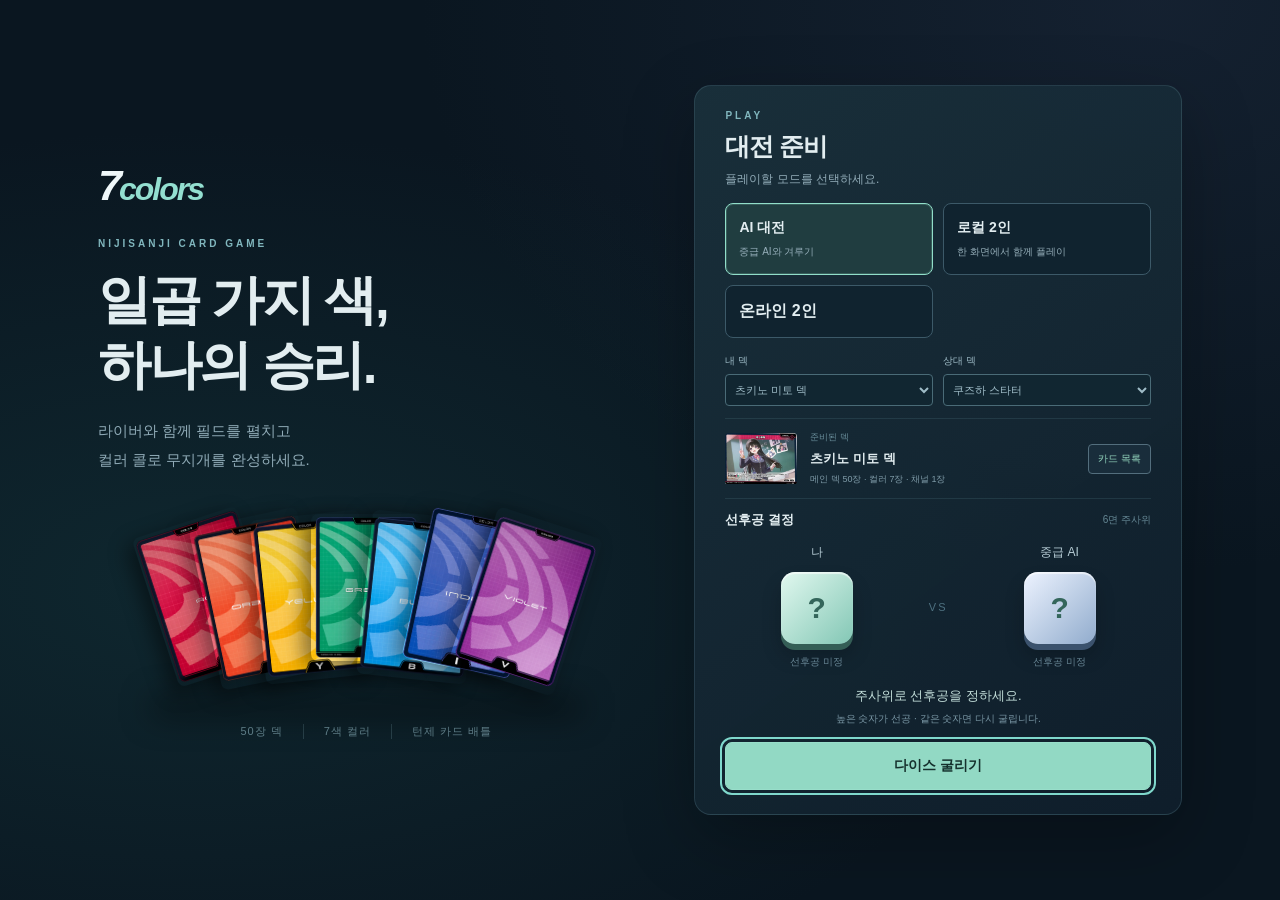
==== index.html @ 5afcd20f "Add online two-player rooms and GitHub Pages deployment" ====
<!doctype html>
<html lang="ko"><head><meta charset="utf-8"><meta name="viewport" content="width=device-width,initial-scale=1"><title>7colors · 대전</title><link rel="stylesheet" href="style.css?v=action-ui-2"><link rel="stylesheet" href="online.css?v=online-1"></head><body data-screen="lobby"><section id="lobby" class="lobby" aria-label="게임 로비"><div class="lobby-shell"><div class="lobby-intro"><a class="lobby-brand" href="./">7<span>colors</span></a><span class="lobby-kicker">NIJISANJI CARD GAME</span><h1>일곱 가지 색,<br>하나의 승리.</h1><p class="lobby-description">라이버와 함께 필드를 펼치고<br>컬러 콜로 무지개를 완성하세요.</p><div class="lobby-fan" aria-hidden="true"><img src="output/color-cards/color-R.png" alt="" style="--i:0"><img src="output/color-cards/color-O.png" alt="" style="--i:1"><img src="output/color-cards/color-Y.png" alt="" style="--i:2"><img src="output/color-cards/color-G.png" alt="" style="--i:3"><img src="output/color-cards/color-B.png" alt="" style="--i:4"><img src="output/color-cards/color-I.png" alt="" style="--i:5"><img src="output/color-cards/color-V.png" alt="" style="--i:6"></div><div class="lobby-caption"><span>50장 덱</span><span>7색 컬러</span><span>턴제 카드 배틀</span></div></div><div class="lobby-panel"><div class="lobby-panel-heading"><span class="lobby-kicker">PLAY</span><h2>대전 준비</h2><p>플레이할 모드를 선택하세요.</p></div><div class="lobby-modes" role="group" aria-label="대전 모드"><button type="button" data-mode="ai" aria-pressed="true"><strong>AI 대전</strong><span>중급 AI와 겨루기</span></button><button type="button" data-mode="local" aria-pressed="false"><strong>로컬 2인</strong><span>한 화면에서 함께 플레이</span></button></div><div class="lobby-deck-selectors"><label>내 덱<select id="lobby-deck-player"><option value="mito">츠키노 미토 덱</option><option value="kuzuha">쿠즈하 스타터</option><option value="sasaki">사사키 사쿠 덱</option><option value="kagami">카가미 하야토 덱</option></select></label><label>상대 덱<select id="lobby-deck-opponent"><option value="kuzuha">쿠즈하 스타터</option><option value="sasaki">사사키 사쿠 덱</option><option value="mito">츠키노 미토 덱</option><option value="kagami">카가미 하야토 덱</option></select></label></div><div class="lobby-deck"><img id="lobby-deck-image" src="output/cards/NJ-SD01/NJ-SD01-001.png" alt="츠키노 미토 덱"><div><span>준비된 덱</span><strong id="lobby-deck-name">츠키노 미토 덱</strong><p>메인 덱 50장 · 컬러 7장 · 채널 1장</p></div><button type="button" id="lobby-card-list" class="lobby-deck-ready">카드 목록</button></div><div class="lobby-dice-header"><h3>선후공 결정</h3><span>6면 주사위</span></div><div class="lobby-dice"><div class="dice-player"><span id="lobby-player-name">나</span><div id="die-player" class="lobby-die" data-value="0" role="img" aria-label="주사위 굴리기 전"><span class="die-placeholder">?</span><i class="die-pip" aria-hidden="true"></i><i class="die-pip" aria-hidden="true"></i><i class="die-pip" aria-hidden="true"></i><i class="die-pip" aria-hidden="true"></i><i class="die-pip" aria-hidden="true"></i><i class="die-pip" aria-hidden="true"></i><i class="die-pip" aria-hidden="true"></i><i class="die-pip" aria-hidden="true"></i><i class="die-pip" aria-hidden="true"></i></div><span id="order-player" class="dice-order">선후공 미정</span></div><span class="dice-versus">VS</span><div class="dice-player"><span id="lobby-opponent-name">중급 AI</span><div id="die-opponent" class="lobby-die" data-value="0" role="img" aria-label="주사위 굴리기 전"><span class="die-placeholder">?</span><i class="die-pip" aria-hidden="true"></i><i class="die-pip" aria-hidden="true"></i><i class="die-pip" aria-hidden="true"></i><i class="die-pip" aria-hidden="true"></i><i class="die-pip" aria-hidden="true"></i><i class="die-pip" aria-hidden="true"></i><i class="die-pip" aria-hidden="true"></i><i class="die-pip" aria-hidden="true"></i><i class="die-pip" aria-hidden="true"></i></div><span id="order-opponent" class="dice-order">선후공 미정</span></div></div><p id="lobby-roll-status" class="lobby-roll-status" role="status" aria-live="polite">주사위로 선후공을 정하세요.</p><p id="lobby-roll-hint" class="lobby-roll-hint">높은 숫자가 선공 · 같은 숫자면 다시 굴립니다.</p><div class="lobby-actions"><button type="button" id="lobby-roll" class="lobby-primary">다이스 굴리기</button><button type="button" id="lobby-start" class="lobby-primary lobby-start" hidden disabled>대전 시작 →</button></div></div></div></section>
<dialog id="deck-catalog" class="deck-catalog"><div class="trash-dialog-heading"><h2 id="deck-catalog-title">카드 목록</h2><button type="button" id="deck-catalog-close">닫기</button></div><p>카드를 누르면 수치와 효과를 확인할 수 있습니다. 메인 덱 수량은 시뮬레이션으로 선정한 개선 구성입니다.</p><div id="deck-catalog-cards" class="deck-catalog-cards"></div></dialog><dialog id="deck-card-detail" class="deck-card-detail"><div class="trash-dialog-heading"><h2 id="deck-detail-title">카드 정보</h2><button type="button" id="deck-detail-close">닫기</button></div><img id="deck-detail-image" alt="카드 확대"><p id="deck-detail-text"></p></dialog><header inert aria-hidden="true"><a class="brand" href="./">7<span>colors</span></a><span class="match-label">로컬 대전</span><div class="ai-controls"><span id="ai-status" aria-live="polite">내 턴 · 중급 AI</span><button id="ai-help" type="button" aria-pressed="false" aria-controls="ai-advice">AI 도움 OFF</button><button id="ai-pause" type="button">AI 일시정지</button><button id="ai-restart" type="button">로비</button></div><details class="game-menu"><summary>메뉴</summary><div class="menu-content"><h2>대전 설정</h2><p>로비에서 중급 AI 또는 로컬 2인 모드를 선택하세요. 선후공은 다이스로 정하며, 엔드에서 턴을 종료하면 상대에게 넘어갑니다.</p><p>필드 라이버는 최대 5장입니다. 동률 배틀은 방어자만 트래시로 보냅니다. 덱 소진 시 자기 니지 카드가 적은 쪽이 승리하며, 동수면 소진된 쪽이 패배합니다.</p><p>50장 시뮬레이션 개선 덱 · 카드 효과 자동 처리</p><p>카드를 드래그해 배치하고, 더블클릭해 확대합니다. 메인 페이즈에 필드로 내리면 레벨 비용을 선택합니다.</p><a href="docs/rules-update-ko.txt" download>현재 적용 규칙 보기 ↗</a><br><a href="docs/kuzuha-optimization-ko.md" download>쿠즈하 재최적화·승률 보기 ↗</a><br><a href="docs/kagami-hayato-deck-ko.md" download>카가미 덱 구성·최적화 결과 ↗</a><br><a href="docs/starter-optimization-ko.md" download>덱 개선 결과·승률 보기 ↗</a><br><a href="docs/deck-list-ko.txt" download>50장 덱 구성 보기 ↗</a><br><a href="docs/nijisanji-7colors-rules-ko.txt" download>규칙 요약 다운로드 ↗</a></div></details></header>
<aside inert aria-hidden="true" id="card-inspector" class="card-inspector" aria-label="카드 정보"><div class="inspector-heading">카드 정보</div><section id="ai-advice" class="ai-advice" aria-label="AI 추천 행동" aria-live="polite" hidden></section><div id="card-inspector-content" class="inspector-content"><div class="inspector-empty"><span>7colors</span><p>카드를 가리키면<br>여기에서 정보를 확인할 수 있습니다.</p></div></div></aside>
<main inert aria-hidden="true"><section class="player-board opponent-board" data-player="opponent" aria-label="상대의 플레이 영역">
 <div class="board-heading"><div class="player-info"><span class="player-mark">02</span><h2>상대</h2><span data-ui="turnCount"></span></div>
 <details class="board-menu"><summary>상대 설정</summary><div class="menu-content"><label>플레이 순서 <select data-ui="role"><option value="first" >선공</option><option value="second" selected>후공</option></select></label><button data-ui="mulligan">다시 뽑기 (1회)</button><button data-ui="toggleHand" aria-pressed="false">상대 손패 보기</button><button data-ui="reset">필드 초기화 ↺</button><p data-ui="ruleMessage" role="status" aria-live="polite"></p></div></details></div>
 <p data-ui="notice" class="game-notice" role="status" aria-live="polite" hidden></p>
 <div class="player-layout"><div class="table-wrap"><div class="table" data-ui="table">
 <div class="color-line" data-ui="colors" aria-label="컬러 라인"><span class="zone-label">컬러 라인</span></div>
 <section class="channel zone" data-zone="channel"><h3>채널</h3><span data-ui="channelUnderCount" class="channel-under-count" hidden></span><img src="output/cards/NJ-SD02/NJ-SD02-001.png" alt="쿠즈하 채널 카드" tabindex="0"><button type="button" data-ui="activateChannel" class="main-effect-button" hidden>기동 메인</button></section>
 <div class="play-center"><section class="field zone" data-zone="field"><h3>필드</h3><div class="field-cards"></div></section><section class="set zone" data-zone="set"><h3>세트</h3></section><section class="stage zone" data-zone="stage"><h3>스테이지</h3><button type="button" data-ui="activateStage" class="main-effect-button" hidden>기동 메인</button></section></div>
 <button class="deck card-back" data-ui="deck" aria-label="덱에서 카드 뽑기"><span>7<span class="deck-colors">colors</span></span><b data-ui="deckCount">50</b></button>
 <span class="deck-label">덱</span><div class="trash-area"><span class="trash-title">트래시</span><section class="log zone" data-zone="log" aria-label="최근 트래시 카드"></section><span data-ui="trashCount" class="trash-count" aria-live="polite">0장</span><button type="button" data-ui="openTrash" class="trash-open">트래시 보기</button></div>
 <div class="niji-area" data-ui="niji" aria-label="니지 에리어"></div><span class="niji-label">니지 에리어</span>
 </div></div><footer><span data-ui="phaseAction" class="phase-action" role="status"></span><div class="phase-track" aria-label="현재 페이즈"><button data-phase="0">스타트</button><button data-phase="1">메인</button><button data-phase="2">액션</button><button data-phase="3">세트</button><button data-phase="4">엔드</button></div><b data-ui="phaseLabel" class="sr-only"></b><button data-ui="skip" class="skip-phase">스킵 →</button><button data-ui="next" class="next-phase">다음 페이즈 →</button></footer>
 <section class="hand-panel" aria-label="상대의 손패"><div class="hand-title">상대 패<span data-ui="handCount">0</span></div><div data-ui="hand" class="concealed"></div><p data-ui="empty">패 없음</p></section></div>
 <dialog data-ui="trashDialog" class="trash-dialog" aria-label="트래시 전체 보기"><div class="trash-dialog-heading"><h2 data-ui="trashTitle">트래시</h2><button type="button" data-ui="closeTrash">닫기</button></div><p>최근 카드부터 표시합니다. 카드를 가리키면 정보를 확인할 수 있습니다.</p><div data-ui="trashCards" class="trash-cards"></div></dialog><dialog data-ui="viewer"><button data-ui="closeViewer" aria-label="닫기">×</button><img alt="카드 확대"></dialog><dialog data-ui="paymentDialog" aria-label="카드 비용 선택"><h2 data-ui="paymentTitle"></h2><p>트래시로 보낼 손패 또는 필드 캐릭터를 선택하세요. 내리는 카드 자체와 채널·세트·스테이지는 비용으로 선택할 수 없습니다.</p><div data-ui="paymentCards"></div><p data-ui="paymentCount" role="status" aria-live="polite"></p><div class="payment-actions"><button data-ui="cancelPayment">취소</button><button data-ui="confirmPayment" disabled>비용 지불 후 필드에 내리기</button></div></dialog></section><div class="battle-divider" aria-hidden="true"><span>7 COLORS</span></div><section class="player-board my-board" data-player="player" aria-label="나의 플레이 영역">
 <div class="board-heading"><div class="player-info"><span class="player-mark">01</span><h2>나</h2><span data-ui="turnCount"></span></div>
 <details class="board-menu"><summary>나 설정</summary><div class="menu-content"><label>플레이 순서 <select data-ui="role"><option value="first" selected>선공</option><option value="second" >후공</option></select></label><button data-ui="mulligan">다시 뽑기 (1회)</button><button data-ui="reset">필드 초기화 ↺</button><p data-ui="ruleMessage" role="status" aria-live="polite"></p></div></details></div>
 <p data-ui="notice" class="game-notice" role="status" aria-live="polite" hidden></p>
 <div class="player-layout"><div class="table-wrap"><div class="table" data-ui="table">
 <div class="color-line" data-ui="colors" aria-label="컬러 라인"><span class="zone-label">컬러 라인</span></div>
 <section class="channel zone" data-zone="channel"><h3>채널</h3><span data-ui="channelUnderCount" class="channel-under-count" hidden></span><img src="output/cards/NJ-SD02/NJ-SD02-001.png" alt="쿠즈하 채널 카드" tabindex="0"><button type="button" data-ui="activateChannel" class="main-effect-button" hidden>기동 메인</button></section>
 <div class="play-center"><section class="field zone" data-zone="field"><h3>필드</h3><div class="field-cards"></div></section><section class="set zone" data-zone="set"><h3>세트</h3></section><section class="stage zone" data-zone="stage"><h3>스테이지</h3><button type="button" data-ui="activateStage" class="main-effect-button" hidden>기동 메인</button></section></div>
 <button class="deck card-back" data-ui="deck" aria-label="덱에서 카드 뽑기"><span>7<span class="deck-colors">colors</span></span><b data-ui="deckCount">50</b></button>
 <span class="deck-label">덱</span><div class="trash-area"><span class="trash-title">트래시</span><section class="log zone" data-zone="log" aria-label="최근 트래시 카드"></section><span data-ui="trashCount" class="trash-count" aria-live="polite">0장</span><button type="button" data-ui="openTrash" class="trash-open">트래시 보기</button></div>
 <div class="niji-area" data-ui="niji" aria-label="니지 에리어"></div><span class="niji-label">니지 에리어</span>
 </div></div><footer><span data-ui="phaseAction" class="phase-action" role="status"></span><div class="phase-track" aria-label="현재 페이즈"><button data-phase="0">스타트</button><button data-phase="1">메인</button><button data-phase="2">액션</button><button data-phase="3">세트</button><button data-phase="4">엔드</button></div><b data-ui="phaseLabel" class="sr-only"></b><button data-ui="skip" class="skip-phase">스킵 →</button><button data-ui="next" class="next-phase">다음 페이즈 →</button></footer>
 <section class="hand-panel" aria-label="나의 손패"><div class="hand-title">손패<span data-ui="handCount">0</span></div><div data-ui="hand" ></div><p data-ui="empty">패 없음</p></section></div>
 <dialog data-ui="trashDialog" class="trash-dialog" aria-label="트래시 전체 보기"><div class="trash-dialog-heading"><h2 data-ui="trashTitle">트래시</h2><button type="button" data-ui="closeTrash">닫기</button></div><p>최근 카드부터 표시합니다. 카드를 가리키면 정보를 확인할 수 있습니다.</p><div data-ui="trashCards" class="trash-cards"></div></dialog><dialog data-ui="viewer"><button data-ui="closeViewer" aria-label="닫기">×</button><img alt="카드 확대"></dialog><dialog data-ui="paymentDialog" aria-label="카드 비용 선택"><h2 data-ui="paymentTitle"></h2><p>트래시로 보낼 손패 또는 필드 캐릭터를 선택하세요. 내리는 카드 자체와 채널·세트·스테이지는 비용으로 선택할 수 없습니다.</p><div data-ui="paymentCards"></div><p data-ui="paymentCount" role="status" aria-live="polite"></p><div class="payment-actions"><button data-ui="cancelPayment">취소</button><button data-ui="confirmPayment" disabled>비용 지불 후 필드에 내리기</button></div></dialog></section></main><script src="kagami-cards.js?v=action-ui-2"></script><script src="sasaki-cards.js?v=action-ui-2"></script><script src="mito-cards.js?v=action-ui-2"></script><script src="card-levels.js?v=action-ui-2"></script><script src="deck-list.js?v=action-ui-2"></script><script src="rules.js"></script><script src="card-info.js?v=action-ui-2"></script><script src="card-effects.js?v=action-ui-2"></script><script src="action-phase.js?v=action-ui-2"></script><script src="app.js?v=action-ui-2"></script><script src="ai-strategy.js?v=action-ui-2"></script><script src="lobby.js?v=action-ui-2"></script><script src="ai-advisor.js?v=action-ui-2"></script><script src="ai-match.js?v=action-ui-2"></script><script src="card-tooltip.js?v=action-ui-2"></script><script src="vendor/peerjs-1.5.5.min.js"></script><script src="online-engine.js?v=online-1"></script><script src="online-room.js?v=online-1"></script><script src="online-client.js?v=online-1"></script></body></html>
---- style.css ----
*{box-sizing:border-box}
 :root{color-scheme:dark;--ink:#dbe8ef;--muted:#748d9c;--line:#8fbdcc28;--accent:#7fd8cc}
html,body{margin:0;width:100%;height:100%;overflow:hidden}
body{font-family:Arial,"Malgun Gothic",sans-serif;background:#0b1721;color:var(--ink);display:grid;grid-template-rows:40px minmax(0,1fr);height:100dvh}
button,select,summary{font:inherit}
button,select{color:inherit;border:1px solid #536e7d;background:#192d3b;border-radius:4px}
button,summary{cursor:pointer}
button:disabled{opacity:.35;cursor:default}
button:hover:enabled{border-color:var(--accent);background:#254653}
button:focus-visible,summary:focus-visible,a:focus-visible,select:focus-visible{outline:2px solid var(--accent);outline-offset:3px}
header{display:flex;align-items:center;gap:16px;padding:0 20px;background:#0b151f;border-bottom:1px solid var(--line);z-index:5}
.brand{color:#e4f0f5;font-size:23px;font-weight:800;text-decoration:none;letter-spacing:-1px}
.brand span{color:var(--accent);font-size:18px}
.match-label{font-size:11px;color:var(--muted);border-left:1px solid var(--line);padding-left:16px}
.game-menu{margin-left:auto}
summary{list-style:none;font-size:11px;padding:6px 12px;border:1px solid var(--line);border-radius:3px}
summary::-webkit-details-marker{display:none}
details[open]>summary{border-color:var(--accent);color:var(--accent)}
.menu-content{position:absolute;right:12px;z-index:20;width:300px;padding:18px;background:#142633;border:1px solid #4c6d7c;box-shadow:0 12px 36px #0009;border-radius:6px;font-size:12px;line-height:1.7}
.menu-content h2{font-size:15px;margin:0 0 8px}
.menu-content p{color:#a4bbc7;font-size:12px;line-height:1.7}
.menu-content a{color:var(--accent)}
.menu-content label{display:flex;justify-content:space-between;align-items:center;margin-bottom:12px}
.menu-content button{display:block;width:100%;margin:8px 0;padding:8px}
.menu-content select{padding:5px}
main{display:grid;grid-template-rows:minmax(0,1fr) 14px minmax(0,1.35fr);padding:6px 18px 0;min-height:0;background:radial-gradient(ellipse at 50% 45%,#20404c55,transparent 70%)}
.player-board{display:grid;grid-template-rows:29px minmax(0,1fr);min-height:0;min-width:0}
.board-heading{display:flex;align-items:center;justify-content:space-between}
.player-info{display:flex;align-items:center;gap:10px}
.player-info h2{margin:0;font-size:12px;font-weight:600}
.player-mark{font-size:10px;color:var(--accent);border:1px solid #7fd8cc50;padding:2px 5px}
.opponent-board .player-mark{color:#ddbac2;border-color:#ddbac250}
[data-ui="turnCount"]{font-size:10px;color:var(--muted)}
.board-menu{position:relative}
.board-menu summary{border:0;color:var(--muted);padding:4px 8px}
.board-menu .menu-content{right:0}
.my-board .board-menu .menu-content{bottom:28px}
.player-layout{display:grid;grid-template-rows:minmax(0,1fr) 32px 142px;min-height:0;min-width:0}
.opponent-board .player-layout{grid-template-rows:34px minmax(0,1fr) 32px}
.table-wrap{min-height:0;min-width:0}
.table{height:100%;width:100%;display:grid;grid-template-columns:clamp(110px,16vw,210px) 168px minmax(0,1fr) 82px 82px minmax(0,.2fr) 100px;grid-template-rows:minmax(0,1fr) minmax(0,.8fr) minmax(0,.9fr);gap:8px 12px;padding:10px 14px;border:1px solid var(--line);border-radius:5px;background:linear-gradient(125deg,#16313b40,#14263270);position:relative;min-height:0}
.zone{position:relative;min-height:0;min-width:0;border:1px solid #7797a339;border-radius:4px;display:flex;align-items:center;justify-content:center;background:#0c1c2633}
.zone h3,.zone-label,.deck-label,.niji-label{font-size:10px;font-weight:400;letter-spacing:1px;color:#78929f;margin:0;pointer-events:none}
.zone h3{position:absolute;left:8px;top:6px;z-index:1}
.field{grid-column:3/7;grid-row:1;width:33.3333%;justify-self:center;border-style:dashed;background:#0b1a2420}
.field h3{left:50%;top:50%;transform:translate(-50%,-50%);font-size:14px;letter-spacing:6px;opacity:.5}
.field-cards{height:100%;width:100%;display:flex;gap:10px;align-items:center;justify-content:center;padding:5px 10px;overflow-x:auto;z-index:2}
.field-cards img{height:100%;min-width:0;max-width:130px;object-fit:contain;flex-shrink:0}
.set{grid-column:4;grid-row:2}
.channel{grid-column:2;grid-row:1/3;align-self:start;height:100%;max-height:160px;padding:18px 6px 6px}
.stage{grid-column:5;grid-row:2}
.channel img{width:100%;height:100%;min-height:0;max-width:100%;object-fit:contain;z-index:2}
.channel h3{left:4px;top:4px;font-size:9px}
.color-line{--color-card-height:clamp(60px,10vh,100px);grid-column:1;grid-row:1/4;position:relative;display:grid;grid-template-rows:repeat(6,minmax(0,1fr)) var(--color-card-height);gap:0;padding-top:14px;min-height:0;border-right:1px solid var(--line);padding-right:10px;isolation:isolate}
.zone-label{position:absolute;top:0;left:0;font-size:9px}
.color-card{height:var(--color-card-height);width:auto;max-width:100%;min-height:0;aspect-ratio:7/5;justify-self:center;position:relative;border:0;border-radius:3px;margin:0;background:none}
.color-card img{position:absolute;left:50%;top:50%;width:71.4286%;height:140%;object-fit:contain;transform:translate(-50%,-50%) rotate(90deg);pointer-events:none}
.niji-area{grid-column:2/8;grid-row:3;display:flex;align-self:stretch;align-items:center;justify-content:center;gap:8px;min-height:0;padding-bottom:13px}
.niji-slot{height:100%;width:auto;aspect-ratio:1;flex:0 0 auto;min-width:0;display:flex;align-items:flex-end;justify-content:center;padding-bottom:5px;border:1px solid color-mix(in srgb,var(--color),#96b7c5 40%);background:linear-gradient(to bottom,#c8dde512,var(--color));color:#eaf2f5;font-size:12px;font-weight:700;border-radius:4px}
.niji-label{position:absolute;left:calc(clamp(110px,16vw,210px) + 26px);right:14px;text-align:center;bottom:7px;font-size:8px;letter-spacing:3px}
.deck{grid-column:7;grid-row:1;justify-self:center;align-self:center;position:relative;width:51px;height:72px;max-height:90%;background:repeating-linear-gradient(45deg,#243c4c 0 2px,#1a2c3c 2px 7px);border:2px solid #8499a3;box-shadow:3px 3px 0 #1b2d38,4px 4px 0 #647f8c;font-size:15px;font-style:italic;font-weight:800}
.deck-colors{display:block;font-size:9px}
.deck b{position:absolute;right:-21px;bottom:-2px;color:#dcebf0;font-size:21px;font-style:normal;background:#11232e;border-radius:4px;padding:1px 3px}
.deck-label{position:absolute;right:84px;top:12px;font-size:9px}
.trash-area{grid-column:7;grid-row:2/4;position:relative;display:grid;grid-template-rows:minmax(0,1fr) 14px 22px;gap:3px;min-height:0;padding-bottom:2px}
.trash-title{position:absolute;top:3px;left:5px;z-index:1;font-size:9px;color:#78929f;pointer-events:none}
.log{overflow:hidden;border-style:dashed;width:100%;height:100%;padding:12px 3px 2px}
.log>img{display:none;height:100%;width:100%;max-width:100%;object-fit:contain;margin:0;transform:none}
.log>img:last-of-type{display:block}
.log[data-count="0"]:after{content:"비어 있음";font-size:9px;color:#65808f}
.trash-count{text-align:center;font-size:10px;color:#bed4df;line-height:14px}
.trash-open{padding:2px;font-size:10px;white-space:nowrap}
.placed{height:90%;max-width:95%;object-fit:contain;cursor:grab}
.rested{transform:rotate(90deg)}
.set-hidden{content:url("output/card-back.svg")}
.set-hidden[data-owner="player"]{content:normal;outline:1px solid #84d3c7;outline-offset:2px}
.zone.drag-over,[data-ui="hand"].drag-over{outline:2px solid var(--accent);background:#62d5c429}
footer{display:flex;align-items:center;justify-content:flex-end;gap:14px;min-width:0}
.phase-track{display:flex;align-items:center;gap:8px}
.phase-track button{border:0;background:none;font-size:10px;padding:3px 5px;color:#698491}
.phase-track button.active{color:var(--accent);opacity:1;border-bottom:2px solid var(--accent);border-radius:0}
.phase-track button:disabled{opacity:.65}
.next-phase{font-size:11px;min-width:120px;padding:4px 10px;background:#284b53;border-color:#71b5af60}
.hand-panel{display:grid;position:relative;grid-template-columns:62px minmax(0,1fr);gap:16px;align-items:center;min-height:0;border-top:1px solid var(--line);padding:8px 16px;background:#09151f66;margin:0 -18px}
.hand-title{font-size:10px;color:var(--muted);text-align:center}
.hand-title span{display:block;font-size:27px;color:#c9dde5;font-weight:600;margin-top:4px}
[data-ui="hand"]{height:100%;min-height:0;display:flex;align-items:center;gap:8px;overflow-x:auto;padding:0 5px;min-width:0}
[data-ui="hand"] img{height:100%;max-width:calc((100% - 12px) / min(var(--hand-count),10));object-fit:contain;cursor:grab;border-radius:5px;transition:transform .15s;flex-shrink:0}
[data-ui="hand"] img:hover{transform:translateY(-4px)}
.opponent-board .hand-panel{grid-row:1;grid-template-columns:62px minmax(0,1fr);border:0;background:none;margin:0;padding:1px 0 4px;gap:16px}
.opponent-board .hand-title{font-size:9px;display:flex;align-items:center;gap:8px;justify-content:center}
.opponent-board .hand-title span{font-size:14px;margin:0}
.opponent-board [data-ui="hand"]{justify-content:center;gap:4px}
.opponent-board [data-ui="hand"] img{border-radius:2px}
.concealed img{content:url("output/card-back.svg")}
.concealed img:hover{cursor:default;transform:none}
[data-ui="empty"]{position:absolute;left:100px;font-size:11px;color:var(--muted);pointer-events:none}
.battle-divider{display:flex;align-items:center;gap:16px;color:#587784;font-size:7px;letter-spacing:3px}
.battle-divider:before,.battle-divider:after{content:"";flex:1;height:1px;background:linear-gradient(90deg,transparent,#7295a34d,transparent)}
.sr-only{position:absolute;width:1px;height:1px;padding:0;margin:-1px;overflow:hidden;clip:rect(0,0,0,0);white-space:nowrap;border:0}
dialog{color:var(--ink);background:#142633;border:1px solid #5a7b8a;border-radius:8px;padding:24px;max-width:94vw;max-height:94dvh}
dialog::backdrop{background:#020910d9}
dialog img{display:block;max-height:82dvh;max-width:85vw}
[data-ui="closeViewer"]{position:absolute;right:4px;top:0;font-size:24px;border:0;background:none}
[data-ui="paymentDialog"]{width:min(850px,94vw)}
[data-ui="paymentDialog"] h2{font-size:18px}
[data-ui="paymentDialog"] p{font-size:13px;color:#a5bdc9;line-height:1.6}
[data-ui="paymentCards"]{display:flex;gap:10px;flex-wrap:wrap}
.payment-choice{padding:4px;border:2px solid transparent}
.payment-choice.selected{border-color:var(--accent);background:#305651}
.payment-choice img{height:145px}
.payment-source{display:block;padding:6px 3px;font-size:12px;color:#a8d7ce}
.payment-actions{display:flex;justify-content:flex-end;gap:10px}
.payment-actions button{padding:10px}

@media(min-height:950px){.player-layout{grid-template-rows:minmax(0,1fr) 36px 175px}
.opponent-board .player-layout{grid-template-rows:40px minmax(0,1fr) 36px}
}

@media(max-width:850px){main{padding:4px 8px 0}
.table{grid-template-columns:100px 126px minmax(0,1fr) 65px 65px minmax(0,.2fr) 68px;gap:6px;padding:8px}
.niji-area{gap:6px}
.niji-slot{font-size:10px}
.niji-label{left:114px;right:8px;bottom:6px}
.deck-label{right:52px}
.hand-panel{margin:0 -8px;padding-left:8px;padding-right:8px;gap:4px}
.phase-track{gap:2px}
.phase-track button{font-size:9px}
.next-phase{font-size:10px;min-width:110px}
.menu-content{max-width:calc(100vw - 24px)}
}

@media(max-height:700px){body{grid-template-rows:32px minmax(0,1fr)}
.player-board{grid-template-rows:24px minmax(0,1fr)}
.player-layout{grid-template-rows:minmax(0,1fr) 28px 92px}
.opponent-board .player-layout{grid-template-rows:25px minmax(0,1fr) 28px}
.table{gap:5px;padding:6px 10px}
.deck{height:50px;width:36px;font-size:12px}
.deck b{font-size:17px}
.deck-label{top:7px}
.niji-slot{font-size:9px;padding-bottom:2px}
.niji-area{padding-bottom:13px}
.niji-label{bottom:6px}
.hand-title span{font-size:22px}
}

@media(max-width:520px){header{padding:0 10px}
.table{grid-template-columns:64px 82px minmax(0,1fr) 45px 45px minmax(0,.2fr) 44px;gap:4px;padding:6px}
.deck{width:29px;height:43px}
.deck b{right:-12px;font-size:14px}
.deck-label{display:none}
.deck-colors{font-size:7px}
.color-line{--color-card-height:42px;gap:0;padding-right:4px}
.zone-label,.zone h3,.niji-label{font-size:8px;letter-spacing:0}
.niji-area{gap:4px}
.niji-slot{font-size:9px}.niji-label{left:74px;letter-spacing:1px}
.field-cards{gap:4px;padding:3px}
.phase-track button{padding:3px 2px;font-size:8px}
footer{gap:5px}
.next-phase{min-width:98px;padding:4px;font-size:9px}
.hand-panel{grid-template-columns:38px minmax(0,1fr)}
[data-ui="hand"]{gap:3px}
[data-ui="hand"] img{max-width:calc((100% - 4px) / min(var(--hand-count),6))}
[data-ui="turnCount"]{font-size:9px}
.player-info{gap:5px}
.opponent-board .hand-panel{grid-template-columns:50px minmax(0,1fr)}
.opponent-board .hand-title{font-size:8px;gap:4px}
}


.game-notice{position:fixed;z-index:30;left:50%;bottom:155px;transform:translateX(-50%);max-width:min(560px,90vw);padding:12px 18px;margin:0;border:1px solid #719b9c;background:#19333f;box-shadow:0 6px 24px #0008;border-radius:5px;font-size:12px;line-height:1.6;pointer-events:none}
.game-notice[hidden]{display:none}


/* This floating card inspector never occupies or intercepts the play area. */
.card-tooltip{position:fixed;inset:auto;margin:0;width:340px;max-width:calc(100vw - 20px);max-height:calc(100dvh - 20px);padding:17px 18px;border:1px solid #739ba4;border-radius:8px;background:#10232ff7;color:#e1edf2;box-shadow:0 12px 40px #0009;pointer-events:none;z-index:100;overflow:hidden;font-size:12px;line-height:1.65}
.card-tooltip[hidden]{display:none}
.card-tooltip h2{margin:0;font-size:16px;color:#f0fafb;line-height:1.4}
.card-tooltip small{display:block;margin:3px 0 13px;color:#88a5b4;font-size:10px;letter-spacing:.5px}
.card-tooltip dl{margin:0}
.card-tooltip dt{color:#8ea9b7;font-size:10px}
.card-tooltip dd{margin:0}
.tooltip-stats{display:grid;grid-template-columns:1fr 1fr;gap:10px;padding:10px 12px;border:1px solid #7295a335;border-radius:5px;background:#25425155}
.tooltip-stats dd{font-size:22px;line-height:1.3;font-weight:700;color:#b0ede3;font-variant-numeric:tabular-nums}
.tooltip-details>div{margin-top:12px}
.tooltip-details dt{margin-bottom:5px}
.tooltip-details dd{white-space:pre-line}
.tooltip-color{display:inline-flex;align-items:center;gap:5px;margin:0 6px 3px 0;color:#d8e7ed;font-size:11px}
.tooltip-color:before{content:"";display:block;width:9px;height:9px;border-radius:50%;background:var(--chip-color);box-shadow:0 0 0 1px #ffffff28}
[data-ui="hand"] img:focus-visible,.channel img:focus-visible{outline:2px solid var(--accent);outline-offset:-2px}

.color-card{padding:0;cursor:default}.color-card:hover:enabled{background:none;border:0;filter:brightness(1.12)}.color-card:focus-visible{outline:2px solid var(--accent);outline-offset:2px}

.color-card:hover,.color-card:focus-visible{z-index:8;filter:brightness(1.1);box-shadow:0 3px 12px #0009}

/* A persistent inspection rail, separate from the shared play space. */
body{grid-template-columns:clamp(230px,23vw,330px) minmax(0,1fr);grid-template-rows:40px minmax(0,1fr)}
header{grid-column:1/-1;grid-row:1}
main{grid-column:2;grid-row:2;min-width:0}
.card-inspector{grid-column:1;grid-row:2;min-height:0;min-width:0;overflow-y:auto;border-right:1px solid #7995a63a;background:#0c1b27}
.inspector-heading{padding:14px 16px;border-bottom:1px solid var(--line);font-size:11px;color:#91aebb;letter-spacing:2px}
.inspector-content{padding:14px 16px 24px;font-size:12px;line-height:1.75}
.inspector-card-image{display:block;width:100%;height:auto;max-height:36dvh;object-fit:contain;margin:0 auto 15px;border-radius:6px}
.inspector-content h2{font-size:19px;line-height:1.4;margin:0 0 3px;color:#e7f3f5}
.inspector-content small{display:block;color:#7897a7;font-size:10px;margin-bottom:14px}
.inspector-content dl{margin:0}
.inspector-content dt{font-size:10px;color:#8da6b4}
.inspector-content dd{margin:0}
.inspector-content .tooltip-details>div{margin-top:16px}
.inspector-content .tooltip-details>div:last-child{padding-top:13px;border-top:1px solid var(--line)}
.inspector-empty{min-height:280px;display:flex;flex-direction:column;align-items:center;justify-content:center;border:1px dashed #688a9b35;border-radius:7px;text-align:center;color:#718f9e}
.inspector-empty span{font-size:27px;font-style:italic;color:#8db5be70}
.inspector-empty p{font-size:12px;line-height:1.9}
.table{grid-template-columns:clamp(80px,8vw,120px) 140px minmax(0,1fr) 68px 68px minmax(0,.2fr) 74px;gap:8px}
.field{width:min(100%,260px);justify-self:start}
.set{grid-column:3;justify-self:start;width:68px}
.stage{grid-column:4}
.niji-label{left:calc(clamp(80px,8vw,120px) + 22px)}
@media(max-width:1100px){body{grid-template-columns:230px minmax(0,1fr)}main{padding-left:8px;padding-right:8px}.table{grid-template-columns:80px 110px minmax(0,1fr) 56px 56px minmax(0,.2fr) 56px;gap:6px;padding:8px}.set{width:56px}.hand-panel{margin-left:-8px;margin-right:-8px}.niji-label{left:94px}}
@media(max-width:760px){body{grid-template-columns:180px minmax(0,1fr)}.inspector-content{padding:10px}.inspector-content h2{font-size:16px}.table{grid-template-columns:54px 78px minmax(0,1fr) 38px 38px minmax(0,.2fr) 40px;gap:4px;padding:6px}.set{width:38px}.color-line{--color-card-height:36px;padding-right:4px}.niji-label{left:64px}.phase-track{gap:0}.phase-track button{font-size:8px;padding:2px}footer{gap:4px}.next-phase{min-width:85px;font-size:8px}}
@media(max-width:520px){body{grid-template-columns:120px minmax(0,1fr)}.inspector-heading{padding:10px 8px;font-size:10px}.inspector-content{padding:8px;font-size:10px}.inspector-content h2{font-size:13px}.inspector-content .tooltip-stats{padding:5px;gap:5px}.inspector-content .tooltip-stats dd{font-size:16px}.table{grid-template-columns:32px 48px minmax(0,1fr) 25px 25px minmax(0,.2fr) 28px;gap:3px;padding:4px}.set{width:25px}.niji-label{left:42px}.color-line{--color-card-height:25px}.phase-track{display:none}.channel{padding:13px 2px 2px}.zone h3{left:2px;top:3px;font-size:7px}.deck{width:22px}.deck b{right:-8px}.niji-slot{font-size:7px}.niji-area{gap:2px}}
@media(max-height:700px){body{grid-template-rows:32px minmax(0,1fr)}}

/* One card scale for the centered field, support slots and hand cards. */
.table{--play-card-height:clamp(74px,14vh,126px);--play-card-width:calc(var(--play-card-height) * 492 / 685)}
.play-center{grid-column:3/7;grid-row:1/3;display:grid;grid-template-columns:var(--play-card-width) minmax(0,1fr) var(--play-card-width);gap:10px;align-items:center;min-width:0;min-height:0}
.play-center .field{grid-column:2;grid-row:1;width:100%;height:var(--play-card-height);max-height:100%;justify-self:center;align-self:center}
.play-center .set,.play-center .stage{grid-row:1;width:var(--play-card-width);height:var(--play-card-height);aspect-ratio:492/685;max-height:100%;align-self:center;justify-self:center}
.play-center .set{grid-column:1}
.play-center .stage{grid-column:3}
.play-center .set .placed,.play-center .stage .placed{width:100%;height:100%;max-width:100%;z-index:2}
.field-cards img{max-height:var(--play-card-height)}
.my-board [data-ui="hand"] img{height:min(100%,clamp(74px,14vh,126px))}
@media(max-width:760px){.table{--play-card-height:clamp(50px,10vh,80px)}.play-center{gap:4px}.play-center .zone h3{left:3px;top:4px;font-size:8px}.my-board [data-ui="hand"] img{height:min(100%,clamp(50px,10vh,80px))}}
@media(max-width:520px){.table{--play-card-height:40px}.play-center{gap:2px}.my-board [data-ui="hand"] img{height:min(100%,40px)}}

.phase-action{margin-right:auto;min-width:0;overflow:hidden;text-overflow:ellipsis;white-space:nowrap;color:#94b9bf;font-size:10px}
.skip-phase{flex-shrink:0;white-space:nowrap;padding:4px 9px;font-size:10px;color:#9ab1bd;background:transparent;border-color:#55748270}
.next-phase{flex-shrink:0;white-space:nowrap}
.phase-playable{border-color:#7fd8cc88;box-shadow:inset 0 0 0 1px #7fd8cc15}
.phase-playable>h3{color:#b1e1da}
@media(max-width:1100px){.phase-action{font-size:9px}.skip-phase{padding:3px 6px;font-size:9px}footer{gap:5px}}
@media(max-width:760px){.phase-action{display:none}.skip-phase{font-size:8px;padding:3px 4px}}

.unit-actions{position:fixed;z-index:25;display:flex;flex-wrap:wrap;gap:5px;width:230px;justify-content:center;padding:7px;background:#102b39f5;border:1px solid #70b9b4;border-radius:6px;box-shadow:0 5px 18px #0008}
.unit-actions[hidden]{display:none}.unit-actions button{padding:5px 12px;font-size:11px}.unit-actions button:first-child{background:#28605e;color:#d6fff3}.unit-actions small{width:100%;text-align:center;font-size:9px;color:#8fb7be}
.field-cards img.action-selected{outline:3px solid #93e4cf;outline-offset:-3px;filter:drop-shadow(0 0 5px #78ebcb77)}
.battle-targets img.rested{outline:2px dashed #e9b97c;outline-offset:-2px;cursor:crosshair}
.action-attacking{outline:3px solid #ffba70!important;outline-offset:4px!important;box-shadow:0 0 22px #f4a34f99!important}
.action-defending{outline:3px solid #8fc7ff!important;outline-offset:4px!important}
.attack-context{display:flex;gap:20px;align-items:center;padding:16px;border:1px solid #f3b36788;border-radius:10px;background:linear-gradient(110deg,#50332188,#122a36);margin:18px 0}
.attack-context>img{width:105px;height:146px;object-fit:contain;flex-shrink:0}.attack-context-details{display:grid;gap:9px}.attack-context-details small{color:#ffc786;font-size:12px}.attack-context-details strong{font-size:23px;color:#fff2df}.attack-context-details span{font-size:13px;color:#c4d8e1}
.decision-toolbar{position:absolute;right:18px;top:14px}.decision-toolbar button{padding:6px 10px;font-size:12px}.action-dialog h2,.effect-dialog h2,[data-ui="paymentDialog"] h2{padding-right:110px}
.decision-dock{position:fixed;right:18px;bottom:18px;z-index:900;display:flex;align-items:center;gap:12px;max-width:min(600px,calc(100vw - 36px));padding:12px 16px;border:1px solid #e0ad70;border-radius:12px;background:#102735f5;box-shadow:0 10px 40px #0009}.decision-dock[hidden]{display:none}.decision-dock-image{width:46px;height:64px;object-fit:contain}.decision-dock-image[hidden]{display:none}.decision-dock-text{display:grid;gap:5px;min-width:0}.decision-dock-text strong{color:#ffe3be;font-size:14px}.decision-dock-text span{font-size:11px;color:#a6c1ce}.decision-dock>button{padding:10px 12px;white-space:nowrap;font-size:12px}
@media(max-width:600px){.decision-dock{right:8px;bottom:8px;max-width:calc(100vw - 16px);padding:10px;gap:8px}.decision-dock-text strong{font-size:12px}.decision-dock-text span{font-size:10px}.decision-dock>button{padding:8px;font-size:11px}.attack-context{gap:12px;padding:10px}.attack-context>img{width:80px;height:112px}.attack-context-details strong{font-size:19px}}
.action-dialog{width:min(980px,94vw);max-height:90dvh;overflow:auto}.action-dialog h2{margin:0 0 8px;font-size:20px}.action-dialog p{font-size:13px;color:#a5bec8;line-height:1.7}.action-dialog>button{padding:8px 18px;margin:10px 8px 0 0}
.action-dialog.reaction-view{width:min(760px,94vw)}.reaction-view .attack-context{padding:12px;margin:12px 0}.reaction-view .attack-context>img{width:85px;height:118px}.reaction-view .effect-choices{margin:12px 0}.reaction-view .effect-choices>button{width:118px;font-size:12px}.reaction-view .effect-choices img{height:125px}.reaction-view .ai-advice-inline{padding:8px 10px;margin-bottom:12px}
.color-call-choices{display:grid;grid-template-columns:repeat(7,minmax(0,1fr));gap:10px;margin:20px 0}.color-call-choices button{padding:5px;min-width:0}.color-call-choices img{width:100%;height:180px;object-fit:contain}.color-call-choices span{display:block;font-size:11px;padding:6px 0}
.battle-cards{display:flex;justify-content:center;gap:28px;margin:20px 0}.battle-combatant{display:grid;gap:8px;justify-items:center;font-size:12px}.battle-combatant img{height:200px;max-width:160px;object-fit:contain}.battle-combatant input{width:140px;padding:8px;color:#deedf1;background:#0f222e;border:1px solid #658995;border-radius:4px;font-size:18px}.battle-tie{display:grid;gap:8px;font-size:12px;color:#ebd1a0}.battle-tie[hidden]{display:none}.battle-tie select{padding:8px}.battle-result{padding:10px;background:#1c3b46;border-radius:4px}
.niji-slot{position:relative}.niji-slot .color-card{position:absolute;inset:0;width:100%;height:100%;max-width:100%;aspect-ratio:auto;z-index:1}.niji-slot .color-card img{inset:0;width:100%;height:100%;transform:none;object-fit:contain}.niji-slot:has(.color-card){border-color:#e5ecdd;box-shadow:0 0 8px #8ae0bf50}
@media(max-width:760px){.color-call-choices{grid-template-columns:repeat(4,minmax(0,1fr))}.color-call-choices img{height:120px}.battle-combatant img{height:150px}.battle-cards{gap:12px}.battle-combatant input{width:100px}}
.effect-dialog{width:min(900px,94vw);max-height:90dvh;overflow:auto}.effect-dialog h2{font-size:19px;margin:0 0 10px}.effect-dialog p{font-size:13px;line-height:1.7;color:#a5bdc7}.effect-choices{display:flex;gap:12px;flex-wrap:wrap;margin:18px 0}.effect-choices>button{position:relative;width:125px;padding:6px;border:2px solid #567c8b;border-radius:6px}.effect-choices img{display:block;width:100%;height:155px;object-fit:contain;margin:5px 0}.effect-choices span{display:block;font-size:11px}.effect-choice.selected{border-color:#9af0d2;background:#28594f}.effect-choice.selected:after{content:attr(data-order);position:absolute;right:2px;top:2px;min-width:23px;border-radius:50%;background:#a2efd2;color:#13332a;font-size:15px;font-weight:bold}.effect-controls{display:flex;gap:10px;justify-content:flex-end}.effect-controls button{padding:9px 18px}.main-effect-button{position:absolute;left:50%;bottom:3px;transform:translateX(-50%);z-index:4;padding:3px 6px;font-size:9px;white-space:nowrap;background:#22564fe8;border-color:#78c7b3}.main-effect-button[hidden]{display:none}.main-effect-button:disabled{background:#23343b}.stage[data-under-count]:not([data-under-count="0"]):after{content:"축적 " attr(data-under-count) "/3";position:absolute;top:3px;right:3px;z-index:5;padding:2px 4px;border-radius:3px;background:#0b202c;color:#a3eddd;font-size:9px}
.ai-controls{display:flex;gap:8px;align-items:center;margin-left:auto}.ai-controls span{font-size:12px;color:#9be4cf;min-width:128px}.ai-controls button{padding:5px 9px;font-size:11px}.ai-controls button[hidden]{display:none}.ai-mode{display:flex;align-items:center;gap:8px;font-size:14px}.inactive-turn .board-heading .player-mark{opacity:.45}.inactive-turn footer{opacity:.55}.ai-controls+details{margin-left:10px}.game-menu .menu-content{z-index:20}
.trash-dialog{width:min(960px,94vw);max-height:86dvh;overflow:auto}.trash-dialog-heading{display:flex;justify-content:space-between;align-items:center;gap:16px}.trash-dialog-heading h2{font-size:19px;margin:0}.trash-dialog-heading button{padding:7px 15px}.trash-dialog>p{font-size:12px;color:#a1b8c4}.trash-cards{display:grid;grid-template-columns:repeat(auto-fill,minmax(115px,1fr));gap:16px;margin-top:18px}.trash-cards figure{margin:0;min-width:0}.trash-cards img{width:100%;height:190px;object-fit:contain;max-width:100%;border-radius:5px}.trash-cards figcaption{font-size:11px;color:#adc9d4;text-align:center;margin-top:7px}.trash-cards>p{grid-column:1/-1;font-size:14px;color:#a1b8c4;padding:20px 0}
@media(max-width:760px){.trash-open{font-size:8px;white-space:normal;line-height:1}.trash-title{font-size:7px;left:2px}.trash-area{grid-template-rows:minmax(0,1fr) 12px 23px;gap:2px}.trash-count{font-size:9px;line-height:12px}.trash-cards img{height:160px}}
@media(max-width:760px){header .match-label{display:none}.ai-controls{gap:5px}.ai-controls span{min-width:0;font-size:10px}.ai-controls button{font-size:10px;padding:4px}.ai-controls+details{margin-left:4px}}

body[data-screen="lobby"]>header,body[data-screen="lobby"]>main,body[data-screen="lobby"]>.card-inspector{visibility:hidden}
.lobby{position:fixed;inset:0;z-index:100;overflow:auto;background:radial-gradient(ellipse at 15% 65%,#153d4270,transparent 55%),radial-gradient(ellipse at 90% 0,#26334c60,transparent 45%),#0a1620;color:#e2edf0}
.lobby[hidden]{display:none}.lobby [hidden]{display:none!important}
.lobby-shell{width:min(1160px,100%);min-height:100dvh;margin:auto;padding:36px 38px;display:grid;grid-template-columns:minmax(0,1.1fr) minmax(390px,1fr);align-items:center;gap:60px}
.lobby-intro{position:relative;min-width:0}.lobby-brand{display:block;color:#f0f8fa;text-decoration:none;font-size:43px;font-weight:800;font-style:italic;letter-spacing:-3px;margin-bottom:28px}.lobby-brand span{color:#93dfd0;font-size:32px;letter-spacing:-2px}
.lobby-kicker{display:block;font-size:10px;letter-spacing:3px;color:#81b7be;font-weight:700}.lobby-intro h1{font-size:53px;font-weight:700;line-height:1.23;letter-spacing:-2.5px;margin:18px 0 20px}.lobby-description{font-size:15px;line-height:1.9;color:#8faab6;margin:0}
.lobby-fan{height:225px;position:relative;margin:20px 0 5px;isolation:isolate}.lobby-fan:after{content:"";position:absolute;bottom:4px;left:10%;width:80%;height:15px;background:#0009;filter:blur(16px);z-index:-1}.lobby-fan img{position:absolute;width:110px;height:auto;top:20px;left:calc(50% - 55px + (var(--i) - 3)*43px);transform:rotate(calc((var(--i) - 3)*6deg));transform-origin:50% 110%;border-radius:7px;box-shadow:-8px 5px 20px #0007}
.lobby-caption{display:flex;gap:20px;justify-content:center;color:#668792;font-size:11px;letter-spacing:1px}.lobby-caption span+span{border-left:1px solid #29424b;padding-left:20px}
.lobby-panel{padding:30px;border:1px solid #55798750;border-radius:17px;background:linear-gradient(145deg,#1a313ce8,#101f2cec);box-shadow:0 24px 70px #0004;min-width:0}
.lobby-panel-heading h2{font-size:25px;letter-spacing:-1px;margin:9px 0 8px}.lobby-panel-heading p{font-size:12px;color:#90aab6;margin:0 0 21px}
.lobby-modes{display:grid;grid-template-columns:1fr 1fr;gap:10px}.lobby-modes button{text-align:left;padding:15px 13px;background:#10232f;border:1px solid #3c5968;border-radius:8px}.lobby-modes button[aria-pressed="true"]{border-color:#91dec9;background:#203d40;box-shadow:inset 0 0 0 1px #91dec933}.lobby-modes strong{font-size:14px;display:block;margin-bottom:7px}.lobby-modes span{display:block;font-size:10px;line-height:1.5;color:#95aeb9}
.lobby-deck{display:flex;gap:13px;align-items:center;padding:17px 0;margin:17px 0;border-top:1px solid #5c859333;border-bottom:1px solid #5c859333}.lobby-deck img{width:72px;height:52px;object-fit:contain;border-radius:4px}.lobby-deck>div{min-width:0}.lobby-deck>div>span{display:block;font-size:9px;color:#698d9a;margin-bottom:5px}.lobby-deck strong{font-size:13px}.lobby-deck p{font-size:9px;color:#7f9ba8;margin:5px 0 0}.lobby-deck-ready{margin-left:auto;font-size:9px;color:#96d8bf;white-space:nowrap}
.lobby-dice-header{display:flex;align-items:center;justify-content:space-between}.lobby-dice-header h3{font-size:13px;font-weight:600;margin:0}.lobby-dice-header>span{font-size:10px;color:#658794}
.lobby-dice{display:grid;grid-template-columns:1fr 30px 1fr;align-items:center;gap:15px;margin:19px 0 14px}.dice-player{display:flex;flex-direction:column;align-items:center;gap:11px}.dice-player>span:first-child{font-size:12px;color:#b8ced7}.dice-versus{text-align:center;font-size:11px;letter-spacing:2px;color:#4e7180}.dice-order{font-size:10px;color:#6d8c9c}.dice-order.first{color:#9de4cd}
.lobby-die{width:72px;height:72px;display:grid;grid-template-columns:repeat(3,1fr);grid-template-rows:repeat(3,1fr);padding:13px;gap:4px;position:relative;border-radius:14px;background:linear-gradient(135deg,#e1f8ef,#83c7b5);box-shadow:inset 0 2px 1px #fff9,0 6px 0 #345e56,0 12px 20px #0003}.dice-player:last-child .lobby-die{background:linear-gradient(135deg,#edf3ff,#91accd);box-shadow:inset 0 2px 1px #fff9,0 6px 0 #3b526d,0 12px 20px #0003}.die-pip{border-radius:50%;background:#183d3b;opacity:0}.die-pip.visible{opacity:1}.die-placeholder{position:absolute;inset:0;display:none;align-items:center;justify-content:center;font-size:30px;color:#34665b;font-weight:600}.lobby-die[data-value="0"] .die-placeholder{display:flex}
.lobby-die.is-rolling{animation:roll-die .16s ease-in-out infinite alternate}@keyframes roll-die{from{transform:translateY(-5px) rotate(-9deg)}to{transform:translateY(2px) rotate(9deg)}}
.lobby-roll-status{text-align:center;font-size:13px;color:#c2ddd9;line-height:1.5;min-height:20px;margin:17px 0 5px}.lobby-roll-hint{text-align:center;font-size:10px;color:#7895a3;line-height:1.6;margin:0 0 20px}.lobby-actions{display:grid;gap:8px}.lobby .lobby-primary{width:100%;padding:14px 18px;border-radius:7px;border:1px solid #98deca;background:#92d9c4;color:#15312d;font-size:14px;font-weight:700}.lobby .lobby-primary:hover:enabled{background:#b0ecd9;border-color:#c6fbe7}.lobby .lobby-primary:disabled{opacity:.5}.lobby .lobby-primary:disabled:not(.lobby-start){padding:8px;background:transparent;color:#789b9a;border-color:transparent;font-size:11px}.lobby .lobby-start{background:#a3e6cf}
@media(max-width:950px){.lobby-shell{gap:28px;padding:26px}.lobby-intro h1{font-size:42px}.lobby-panel{padding:24px}.lobby-fan img{width:90px;left:calc(50% - 45px + (var(--i) - 3)*32px)}.lobby-fan{height:200px}.lobby-caption{gap:10px;font-size:9px}.lobby-caption span+span{padding-left:10px}}
@media(max-width:760px){.lobby-shell{max-width:520px;grid-template-columns:1fr;gap:25px;padding:25px 18px}.lobby-intro{text-align:center}.lobby-brand{margin-bottom:12px;font-size:35px}.lobby-brand span{font-size:28px}.lobby-intro h1{font-size:34px;margin:12px 0}.lobby-description{font-size:12px}.lobby-fan{height:150px;margin:5px 0 0}.lobby-fan img{width:72px;left:calc(50% - 36px + (var(--i) - 3)*27px);top:6px}.lobby-caption{display:none}.lobby-panel{padding:24px}.lobby-deck-ready{display:none}}
@media(prefers-reduced-motion:reduce){.lobby-die.is-rolling{animation:none}}
.lobby-deck-selectors{display:grid;grid-template-columns:1fr 1fr;gap:10px;margin-top:16px}.lobby-deck-selectors label{display:grid;gap:6px;font-size:10px;color:#9fbcc7}.lobby-deck-selectors select{width:100%;min-width:0;padding:8px 5px;font-size:11px;border-color:#4a6b77;background:#112631}.lobby-deck{margin:12px 0;padding:12px 0}.lobby-shell{padding-top:22px;padding-bottom:22px}.lobby-panel{padding-top:24px;padding-bottom:24px}.lobby-panel-heading p{margin-bottom:15px}.lobby-dice{margin-top:15px;margin-bottom:10px}.lobby-roll-hint{margin-bottom:15px}
.lobby button.lobby-deck-ready{padding:7px 9px;font-size:10px;display:block}.deck-catalog{width:min(1000px,94vw);max-height:90dvh}.deck-catalog>p{font-size:12px;color:#9db9c5}.deck-catalog-cards{display:grid;grid-template-columns:repeat(auto-fill,minmax(125px,1fr));gap:12px;margin-top:18px}.deck-catalog-cards button{min-width:0;padding:7px;border-radius:6px}.deck-catalog-cards img{height:170px;width:100%;object-fit:contain}.deck-catalog-cards strong{display:block;font-size:11px;margin:8px 0 5px}.deck-catalog-cards span{font-size:9px;color:#8aabba;display:block}.deck-card-detail{width:min(700px,94vw)}.deck-card-detail>img{height:50dvh;max-width:100%;object-fit:contain;margin:18px auto}.deck-card-detail>p{white-space:pre-wrap;font-size:13px;line-height:1.8;color:#bbd2dc}
.deck-catalog-cards{grid-template-columns:repeat(auto-fill,minmax(105px,1fr));gap:10px}.deck-catalog-cards img{height:150px}.deck-catalog-cards strong{font-size:10px}

.channel-under-count{position:absolute;right:6px;top:4px;font-size:11px;color:#a9e8f4;background:#102934;padding:3px 6px;border-radius:4px}

#ai-help[aria-pressed="true"]{background:#174b46;border-color:#80dbc3;color:#c4ffed}
.ai-advice{margin:12px 12px 0;padding:12px;border:1px solid #64c9ad80;border-radius:8px;background:linear-gradient(145deg,#173b3d,#102b35);font-size:12px;line-height:1.65;overflow-wrap:anywhere}
.ai-advice[hidden]{display:none}.ai-advice strong,.ai-advice-inline strong{display:block;color:#b8f4dc;font-size:14px}.ai-advice p,.ai-advice-inline p{margin:6px 0;color:#d3e5e9}.ai-advice ul,.ai-advice-inline ul{padding-left:17px;margin:8px 0}.ai-advice small,.ai-advice-inline small{display:block;color:#91b6be;font-size:10px}
.ai-advice-target{outline:3px solid #7df0cc!important;outline-offset:2px;box-shadow:0 0 12px #58d9b777!important}.ai-advice-cost{outline:3px solid #f6c76d!important;outline-offset:2px;box-shadow:0 0 10px #f6c76d55!important}
.ai-advice-inline{padding:12px 14px;margin:0 0 15px;border:1px solid #64c9ad80;border-radius:6px;background:#143137;font-size:12px;line-height:1.6}.ai-advice-inline-toggle{float:right;font-size:10px;padding:4px 7px;margin:0 0 4px 10px}.ai-advice-inline ul{display:flex;gap:6px 24px;flex-wrap:wrap}
@media(max-width:760px){.ai-advice{margin:8px 6px 0;padding:8px;font-size:10px}.ai-advice strong{font-size:12px}.ai-controls{flex-wrap:wrap;justify-content:flex-end}#ai-status{max-width:95px;white-space:nowrap;overflow:hidden;text-overflow:ellipsis}.ai-advice-inline ul{display:block}}
---- online.css ----
.online-panel{display:grid;gap:12px;margin-top:20px;padding-top:18px;border-top:1px solid #567e8555}.online-panel[hidden],.online-invitation[hidden],.online-room-controls[hidden]{display:none}.online-panel h3{margin:0;font-size:20px}.online-panel label{display:grid;gap:7px;color:#a6c5cf;font-size:12px}.online-panel select,.online-panel input{width:100%;padding:10px;background:#0e2330;border:1px solid #4e7d89;color:#deedf4;border-radius:6px}.online-panel>button,.online-entry button,.online-room-controls button{padding:11px 15px;background:#24564f;border-color:#85c9b4}.online-entry{display:flex;gap:8px}.online-entry input{min-width:0;text-transform:uppercase;letter-spacing:3px}.online-entry button{white-space:nowrap}.online-status{margin:0;color:#a8e0d4;font-size:13px;line-height:1.7}.online-panel small{color:#8eabb8;line-height:1.7;font-size:11px}.online-invitation{display:flex;align-items:center;justify-content:space-between;gap:12px;padding:12px;border:1px dashed #76bda9;border-radius:8px}.online-invitation strong{font-size:24px;letter-spacing:3px}.online-invitation button{padding:8px;font-size:12px}.online-room-controls{display:flex;gap:7px;flex-wrap:wrap}.online-selected .lobby-deck-selectors,.online-selected .lobby-deck,.online-selected .lobby-dice-header,.online-selected .lobby-dice,.online-selected #lobby-roll-status,.online-selected #lobby-roll-hint,.online-selected .lobby-actions{display:none}.lobby-modes .online-mode{min-width:0;font-weight:bold}.online-match #ai-help,.online-match #ai-pause,.online-match #ai-advice,.online-match .board-menu,.online-match .main-effect-button[hidden]{display:none}.online-selected-unit{outline:3px solid #9ae2c5;outline-offset:4px}.online-notice{position:fixed;bottom:15px;left:50%;transform:translateX(-50%);max-width:90vw;background:#173847f5;border:1px solid #73b9bd;border-radius:8px;padding:12px 18px;z-index:950;font-size:13px}.online-notice[hidden]{display:none}.online-decision .color-card{height:100px;width:140px}.online-decision .effect-choices>button{font-size:12px}.online-decision .attack-context strong{font-size:20px}.online-match .field-cards img{cursor:pointer}.online-match #online-unit-actions{z-index:800}
@media(max-width:760px){.lobby-modes{flex-wrap:wrap}.online-panel h3{font-size:17px}.online-invitation strong{font-size:20px;letter-spacing:2px}}
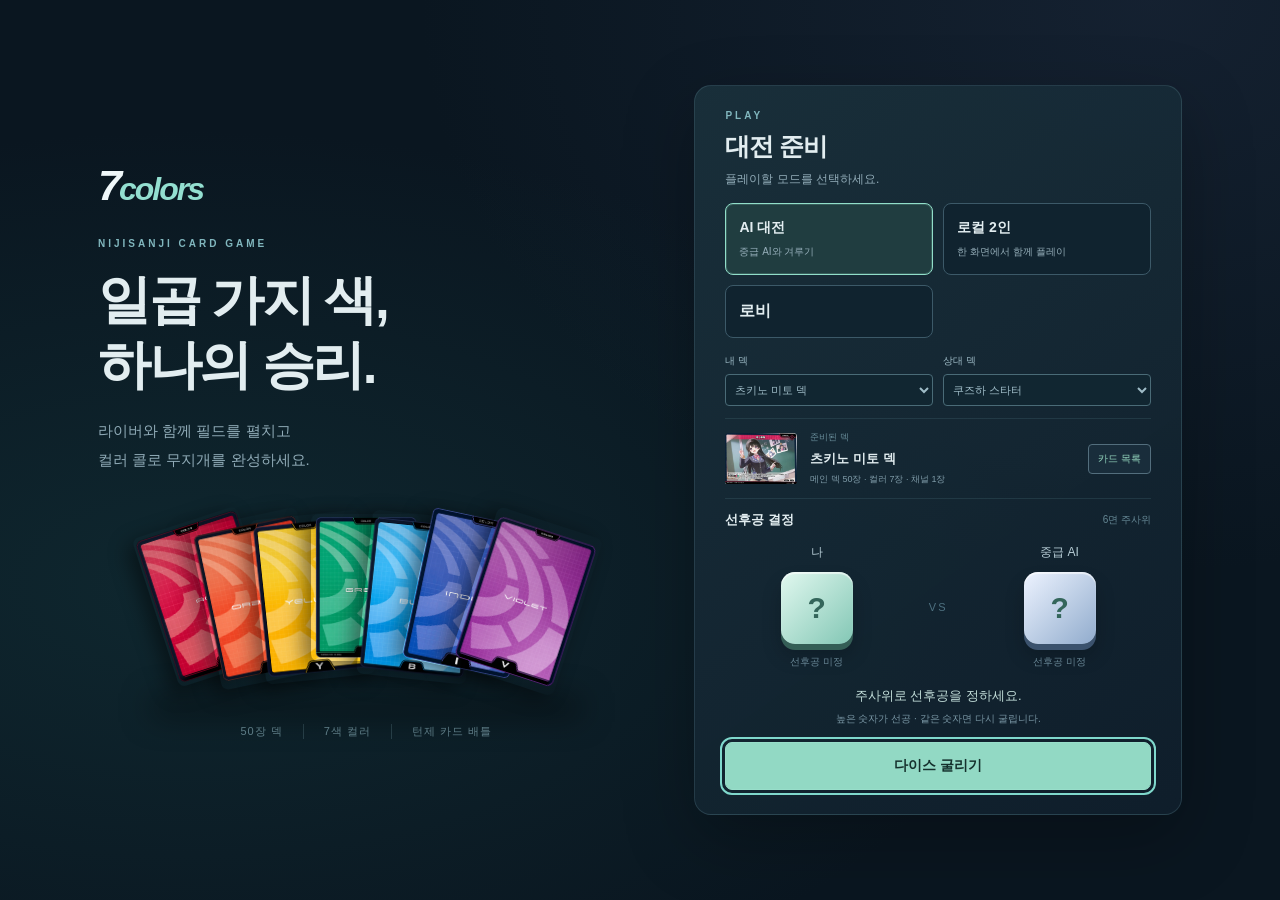
==== commit acdf20e2: "Add online player clocks and discoverable public matchmaking lobby" ====
--- a/index.html
+++ b/index.html
@@ -1,6 +1,6 @@
 <!doctype html>
-<html lang="ko"><head><meta charset="utf-8"><meta name="viewport" content="width=device-width,initial-scale=1"><title>7colors · 대전</title><link rel="stylesheet" href="style.css?v=action-ui-2"><link rel="stylesheet" href="online.css?v=online-1"></head><body data-screen="lobby"><section id="lobby" class="lobby" aria-label="게임 로비"><div class="lobby-shell"><div class="lobby-intro"><a class="lobby-brand" href="./">7<span>colors</span></a><span class="lobby-kicker">NIJISANJI CARD GAME</span><h1>일곱 가지 색,<br>하나의 승리.</h1><p class="lobby-description">라이버와 함께 필드를 펼치고<br>컬러 콜로 무지개를 완성하세요.</p><div class="lobby-fan" aria-hidden="true"><img src="output/color-cards/color-R.png" alt="" style="--i:0"><img src="output/color-cards/color-O.png" alt="" style="--i:1"><img src="output/color-cards/color-Y.png" alt="" style="--i:2"><img src="output/color-cards/color-G.png" alt="" style="--i:3"><img src="output/color-cards/color-B.png" alt="" style="--i:4"><img src="output/color-cards/color-I.png" alt="" style="--i:5"><img src="output/color-cards/color-V.png" alt="" style="--i:6"></div><div class="lobby-caption"><span>50장 덱</span><span>7색 컬러</span><span>턴제 카드 배틀</span></div></div><div class="lobby-panel"><div class="lobby-panel-heading"><span class="lobby-kicker">PLAY</span><h2>대전 준비</h2><p>플레이할 모드를 선택하세요.</p></div><div class="lobby-modes" role="group" aria-label="대전 모드"><button type="button" data-mode="ai" aria-pressed="true"><strong>AI 대전</strong><span>중급 AI와 겨루기</span></button><button type="button" data-mode="local" aria-pressed="false"><strong>로컬 2인</strong><span>한 화면에서 함께 플레이</span></button></div><div class="lobby-deck-selectors"><label>내 덱<select id="lobby-deck-player"><option value="mito">츠키노 미토 덱</option><option value="kuzuha">쿠즈하 스타터</option><option value="sasaki">사사키 사쿠 덱</option><option value="kagami">카가미 하야토 덱</option></select></label><label>상대 덱<select id="lobby-deck-opponent"><option value="kuzuha">쿠즈하 스타터</option><option value="sasaki">사사키 사쿠 덱</option><option value="mito">츠키노 미토 덱</option><option value="kagami">카가미 하야토 덱</option></select></label></div><div class="lobby-deck"><img id="lobby-deck-image" src="output/cards/NJ-SD01/NJ-SD01-001.png" alt="츠키노 미토 덱"><div><span>준비된 덱</span><strong id="lobby-deck-name">츠키노 미토 덱</strong><p>메인 덱 50장 · 컬러 7장 · 채널 1장</p></div><button type="button" id="lobby-card-list" class="lobby-deck-ready">카드 목록</button></div><div class="lobby-dice-header"><h3>선후공 결정</h3><span>6면 주사위</span></div><div class="lobby-dice"><div class="dice-player"><span id="lobby-player-name">나</span><div id="die-player" class="lobby-die" data-value="0" role="img" aria-label="주사위 굴리기 전"><span class="die-placeholder">?</span><i class="die-pip" aria-hidden="true"></i><i class="die-pip" aria-hidden="true"></i><i class="die-pip" aria-hidden="true"></i><i class="die-pip" aria-hidden="true"></i><i class="die-pip" aria-hidden="true"></i><i class="die-pip" aria-hidden="true"></i><i class="die-pip" aria-hidden="true"></i><i class="die-pip" aria-hidden="true"></i><i class="die-pip" aria-hidden="true"></i></div><span id="order-player" class="dice-order">선후공 미정</span></div><span class="dice-versus">VS</span><div class="dice-player"><span id="lobby-opponent-name">중급 AI</span><div id="die-opponent" class="lobby-die" data-value="0" role="img" aria-label="주사위 굴리기 전"><span class="die-placeholder">?</span><i class="die-pip" aria-hidden="true"></i><i class="die-pip" aria-hidden="true"></i><i class="die-pip" aria-hidden="true"></i><i class="die-pip" aria-hidden="true"></i><i class="die-pip" aria-hidden="true"></i><i class="die-pip" aria-hidden="true"></i><i class="die-pip" aria-hidden="true"></i><i class="die-pip" aria-hidden="true"></i><i class="die-pip" aria-hidden="true"></i></div><span id="order-opponent" class="dice-order">선후공 미정</span></div></div><p id="lobby-roll-status" class="lobby-roll-status" role="status" aria-live="polite">주사위로 선후공을 정하세요.</p><p id="lobby-roll-hint" class="lobby-roll-hint">높은 숫자가 선공 · 같은 숫자면 다시 굴립니다.</p><div class="lobby-actions"><button type="button" id="lobby-roll" class="lobby-primary">다이스 굴리기</button><button type="button" id="lobby-start" class="lobby-primary lobby-start" hidden disabled>대전 시작 →</button></div></div></div></section>
-<dialog id="deck-catalog" class="deck-catalog"><div class="trash-dialog-heading"><h2 id="deck-catalog-title">카드 목록</h2><button type="button" id="deck-catalog-close">닫기</button></div><p>카드를 누르면 수치와 효과를 확인할 수 있습니다. 메인 덱 수량은 시뮬레이션으로 선정한 개선 구성입니다.</p><div id="deck-catalog-cards" class="deck-catalog-cards"></div></dialog><dialog id="deck-card-detail" class="deck-card-detail"><div class="trash-dialog-heading"><h2 id="deck-detail-title">카드 정보</h2><button type="button" id="deck-detail-close">닫기</button></div><img id="deck-detail-image" alt="카드 확대"><p id="deck-detail-text"></p></dialog><header inert aria-hidden="true"><a class="brand" href="./">7<span>colors</span></a><span class="match-label">로컬 대전</span><div class="ai-controls"><span id="ai-status" aria-live="polite">내 턴 · 중급 AI</span><button id="ai-help" type="button" aria-pressed="false" aria-controls="ai-advice">AI 도움 OFF</button><button id="ai-pause" type="button">AI 일시정지</button><button id="ai-restart" type="button">로비</button></div><details class="game-menu"><summary>메뉴</summary><div class="menu-content"><h2>대전 설정</h2><p>로비에서 중급 AI 또는 로컬 2인 모드를 선택하세요. 선후공은 다이스로 정하며, 엔드에서 턴을 종료하면 상대에게 넘어갑니다.</p><p>필드 라이버는 최대 5장입니다. 동률 배틀은 방어자만 트래시로 보냅니다. 덱 소진 시 자기 니지 카드가 적은 쪽이 승리하며, 동수면 소진된 쪽이 패배합니다.</p><p>50장 시뮬레이션 개선 덱 · 카드 효과 자동 처리</p><p>카드를 드래그해 배치하고, 더블클릭해 확대합니다. 메인 페이즈에 필드로 내리면 레벨 비용을 선택합니다.</p><a href="docs/rules-update-ko.txt" download>현재 적용 규칙 보기 ↗</a><br><a href="docs/kuzuha-optimization-ko.md" download>쿠즈하 재최적화·승률 보기 ↗</a><br><a href="docs/kagami-hayato-deck-ko.md" download>카가미 덱 구성·최적화 결과 ↗</a><br><a href="docs/starter-optimization-ko.md" download>덱 개선 결과·승률 보기 ↗</a><br><a href="docs/deck-list-ko.txt" download>50장 덱 구성 보기 ↗</a><br><a href="docs/nijisanji-7colors-rules-ko.txt" download>규칙 요약 다운로드 ↗</a></div></details></header>
+<html lang="ko"><head><meta charset="utf-8"><meta name="viewport" content="width=device-width,initial-scale=1"><title>7colors · 대전</title><link rel="stylesheet" href="style.css?v=action-ui-2"><link rel="stylesheet" href="online.css?v=online-2"></head><body data-screen="lobby"><section id="lobby" class="lobby" aria-label="게임 로비"><div class="lobby-shell"><div class="lobby-intro"><a class="lobby-brand" href="./">7<span>colors</span></a><span class="lobby-kicker">NIJISANJI CARD GAME</span><h1>일곱 가지 색,<br>하나의 승리.</h1><p class="lobby-description">라이버와 함께 필드를 펼치고<br>컬러 콜로 무지개를 완성하세요.</p><div class="lobby-fan" aria-hidden="true"><img src="output/color-cards/color-R.png" alt="" style="--i:0"><img src="output/color-cards/color-O.png" alt="" style="--i:1"><img src="output/color-cards/color-Y.png" alt="" style="--i:2"><img src="output/color-cards/color-G.png" alt="" style="--i:3"><img src="output/color-cards/color-B.png" alt="" style="--i:4"><img src="output/color-cards/color-I.png" alt="" style="--i:5"><img src="output/color-cards/color-V.png" alt="" style="--i:6"></div><div class="lobby-caption"><span>50장 덱</span><span>7색 컬러</span><span>턴제 카드 배틀</span></div></div><div class="lobby-panel"><div class="lobby-panel-heading"><span class="lobby-kicker">PLAY</span><h2>대전 준비</h2><p>플레이할 모드를 선택하세요.</p></div><div class="lobby-modes" role="group" aria-label="대전 모드"><button type="button" data-mode="ai" aria-pressed="true"><strong>AI 대전</strong><span>중급 AI와 겨루기</span></button><button type="button" data-mode="local" aria-pressed="false"><strong>로컬 2인</strong><span>한 화면에서 함께 플레이</span></button></div><div class="lobby-deck-selectors"><label>내 덱<select id="lobby-deck-player"><option value="mito">츠키노 미토 덱</option><option value="kuzuha">쿠즈하 스타터</option><option value="sasaki">사사키 사쿠 덱</option><option value="kagami">카가미 하야토 덱</option></select></label><label>상대 덱<select id="lobby-deck-opponent"><option value="kuzuha">쿠즈하 스타터</option><option value="sasaki">사사키 사쿠 덱</option><option value="mito">츠키노 미토 덱</option><option value="kagami">카가미 하야토 덱</option></select></label></div><div class="lobby-deck"><img id="lobby-deck-image" src="output/cards/NJ-SD01/NJ-SD01-001.png" alt="츠키노 미토 덱"><div><span>준비된 덱</span><strong id="lobby-deck-name">츠키노 미토 덱</strong><p>메인 덱 50장 · 컬러 7장 · 채널 1장</p></div><button type="button" id="lobby-card-list" class="lobby-deck-ready">카드 목록</button></div><div class="lobby-dice-header"><h3>선후공 결정</h3><span>6면 주사위</span></div><div class="lobby-dice"><div class="dice-player"><span id="lobby-player-name">나</span><div id="die-player" class="lobby-die" data-value="0" role="img" aria-label="주사위 굴리기 전"><span class="die-placeholder">?</span><i class="die-pip" aria-hidden="true"></i><i class="die-pip" aria-hidden="true"></i><i class="die-pip" aria-hidden="true"></i><i class="die-pip" aria-hidden="true"></i><i class="die-pip" aria-hidden="true"></i><i class="die-pip" aria-hidden="true"></i><i class="die-pip" aria-hidden="true"></i><i class="die-pip" aria-hidden="true"></i><i class="die-pip" aria-hidden="true"></i></div><span id="order-player" class="dice-order">선후공 미정</span></div><span class="dice-versus">VS</span><div class="dice-player"><span id="lobby-opponent-name">중급 AI</span><div id="die-opponent" class="lobby-die" data-value="0" role="img" aria-label="주사위 굴리기 전"><span class="die-placeholder">?</span><i class="die-pip" aria-hidden="true"></i><i class="die-pip" aria-hidden="true"></i><i class="die-pip" aria-hidden="true"></i><i class="die-pip" aria-hidden="true"></i><i class="die-pip" aria-hidden="true"></i><i class="die-pip" aria-hidden="true"></i><i class="die-pip" aria-hidden="true"></i><i class="die-pip" aria-hidden="true"></i><i class="die-pip" aria-hidden="true"></i></div><span id="order-opponent" class="dice-order">선후공 미정</span></div></div><p id="lobby-roll-status" class="lobby-roll-status" role="status" aria-live="polite">주사위로 선후공을 정하세요.</p><p id="lobby-roll-hint" class="lobby-roll-hint">높은 숫자가 선공 · 같은 숫자면 다시 굴립니다.</p><div class="lobby-actions"><button type="button" id="lobby-roll" class="lobby-primary">다이스 굴리기</button><button type="button" id="lobby-start" class="lobby-primary lobby-start" hidden disabled>대전 시작 →</button></div></div></div></section>
+<dialog id="deck-catalog" class="deck-catalog"><div class="trash-dialog-heading"><h2 id="deck-catalog-title">카드 목록</h2><button type="button" id="deck-catalog-close">닫기</button></div><p>카드를 누르면 수치와 효과를 확인할 수 있습니다. 메인 덱 수량은 시뮬레이션으로 선정한 개선 구성입니다.</p><div id="deck-catalog-cards" class="deck-catalog-cards"></div></dialog><dialog id="deck-card-detail" class="deck-card-detail"><div class="trash-dialog-heading"><h2 id="deck-detail-title">카드 정보</h2><button type="button" id="deck-detail-close">닫기</button></div><img id="deck-detail-image" alt="카드 확대"><p id="deck-detail-text"></p></dialog><header inert aria-hidden="true"><a class="brand" href="./">7<span>colors</span></a><span class="match-label">로컬 대전</span><a class="matching-link" href="lobby.html">매칭 로비</a><div class="ai-controls"><span id="ai-status" aria-live="polite">내 턴 · 중급 AI</span><button id="ai-help" type="button" aria-pressed="false" aria-controls="ai-advice">AI 도움 OFF</button><button id="ai-pause" type="button">AI 일시정지</button><button id="ai-restart" type="button">로비</button></div><details class="game-menu"><summary>메뉴</summary><div class="menu-content"><h2>대전 설정</h2><p>로비에서 중급 AI 또는 로컬 2인 모드를 선택하세요. 선후공은 다이스로 정하며, 엔드에서 턴을 종료하면 상대에게 넘어갑니다.</p><p>필드 라이버는 최대 5장입니다. 동률 배틀은 방어자만 트래시로 보냅니다. 덱 소진 시 자기 니지 카드가 적은 쪽이 승리하며, 동수면 소진된 쪽이 패배합니다.</p><p>50장 시뮬레이션 개선 덱 · 카드 효과 자동 처리</p><p>카드를 드래그해 배치하고, 더블클릭해 확대합니다. 메인 페이즈에 필드로 내리면 레벨 비용을 선택합니다.</p><a href="docs/rules-update-ko.txt" download>현재 적용 규칙 보기 ↗</a><br><a href="docs/kuzuha-optimization-ko.md" download>쿠즈하 재최적화·승률 보기 ↗</a><br><a href="docs/kagami-hayato-deck-ko.md" download>카가미 덱 구성·최적화 결과 ↗</a><br><a href="docs/starter-optimization-ko.md" download>덱 개선 결과·승률 보기 ↗</a><br><a href="docs/deck-list-ko.txt" download>50장 덱 구성 보기 ↗</a><br><a href="docs/nijisanji-7colors-rules-ko.txt" download>규칙 요약 다운로드 ↗</a></div></details></header>
 <aside inert aria-hidden="true" id="card-inspector" class="card-inspector" aria-label="카드 정보"><div class="inspector-heading">카드 정보</div><section id="ai-advice" class="ai-advice" aria-label="AI 추천 행동" aria-live="polite" hidden></section><div id="card-inspector-content" class="inspector-content"><div class="inspector-empty"><span>7colors</span><p>카드를 가리키면<br>여기에서 정보를 확인할 수 있습니다.</p></div></div></aside>
 <main inert aria-hidden="true"><section class="player-board opponent-board" data-player="opponent" aria-label="상대의 플레이 영역">
  <div class="board-heading"><div class="player-info"><span class="player-mark">02</span><h2>상대</h2><span data-ui="turnCount"></span></div>
@@ -28,4 +28,4 @@
  <div class="niji-area" data-ui="niji" aria-label="니지 에리어"></div><span class="niji-label">니지 에리어</span>
  </div></div><footer><span data-ui="phaseAction" class="phase-action" role="status"></span><div class="phase-track" aria-label="현재 페이즈"><button data-phase="0">스타트</button><button data-phase="1">메인</button><button data-phase="2">액션</button><button data-phase="3">세트</button><button data-phase="4">엔드</button></div><b data-ui="phaseLabel" class="sr-only"></b><button data-ui="skip" class="skip-phase">스킵 →</button><button data-ui="next" class="next-phase">다음 페이즈 →</button></footer>
  <section class="hand-panel" aria-label="나의 손패"><div class="hand-title">손패<span data-ui="handCount">0</span></div><div data-ui="hand" ></div><p data-ui="empty">패 없음</p></section></div>
- <dialog data-ui="trashDialog" class="trash-dialog" aria-label="트래시 전체 보기"><div class="trash-dialog-heading"><h2 data-ui="trashTitle">트래시</h2><button type="button" data-ui="closeTrash">닫기</button></div><p>최근 카드부터 표시합니다. 카드를 가리키면 정보를 확인할 수 있습니다.</p><div data-ui="trashCards" class="trash-cards"></div></dialog><dialog data-ui="viewer"><button data-ui="closeViewer" aria-label="닫기">×</button><img alt="카드 확대"></dialog><dialog data-ui="paymentDialog" aria-label="카드 비용 선택"><h2 data-ui="paymentTitle"></h2><p>트래시로 보낼 손패 또는 필드 캐릭터를 선택하세요. 내리는 카드 자체와 채널·세트·스테이지는 비용으로 선택할 수 없습니다.</p><div data-ui="paymentCards"></div><p data-ui="paymentCount" role="status" aria-live="polite"></p><div class="payment-actions"><button data-ui="cancelPayment">취소</button><button data-ui="confirmPayment" disabled>비용 지불 후 필드에 내리기</button></div></dialog></section></main><script src="kagami-cards.js?v=action-ui-2"></script><script src="sasaki-cards.js?v=action-ui-2"></script><script src="mito-cards.js?v=action-ui-2"></script><script src="card-levels.js?v=action-ui-2"></script><script src="deck-list.js?v=action-ui-2"></script><script src="rules.js"></script><script src="card-info.js?v=action-ui-2"></script><script src="card-effects.js?v=action-ui-2"></script><script src="action-phase.js?v=action-ui-2"></script><script src="app.js?v=action-ui-2"></script><script src="ai-strategy.js?v=action-ui-2"></script><script src="lobby.js?v=action-ui-2"></script><script src="ai-advisor.js?v=action-ui-2"></script><script src="ai-match.js?v=action-ui-2"></script><script src="card-tooltip.js?v=action-ui-2"></script><script src="vendor/peerjs-1.5.5.min.js"></script><script src="online-engine.js?v=online-1"></script><script src="online-room.js?v=online-1"></script><script src="online-client.js?v=online-1"></script></body></html>+ <dialog data-ui="trashDialog" class="trash-dialog" aria-label="트래시 전체 보기"><div class="trash-dialog-heading"><h2 data-ui="trashTitle">트래시</h2><button type="button" data-ui="closeTrash">닫기</button></div><p>최근 카드부터 표시합니다. 카드를 가리키면 정보를 확인할 수 있습니다.</p><div data-ui="trashCards" class="trash-cards"></div></dialog><dialog data-ui="viewer"><button data-ui="closeViewer" aria-label="닫기">×</button><img alt="카드 확대"></dialog><dialog data-ui="paymentDialog" aria-label="카드 비용 선택"><h2 data-ui="paymentTitle"></h2><p>트래시로 보낼 손패 또는 필드 캐릭터를 선택하세요. 내리는 카드 자체와 채널·세트·스테이지는 비용으로 선택할 수 없습니다.</p><div data-ui="paymentCards"></div><p data-ui="paymentCount" role="status" aria-live="polite"></p><div class="payment-actions"><button data-ui="cancelPayment">취소</button><button data-ui="confirmPayment" disabled>비용 지불 후 필드에 내리기</button></div></dialog></section></main><script src="kagami-cards.js?v=action-ui-2"></script><script src="sasaki-cards.js?v=action-ui-2"></script><script src="mito-cards.js?v=action-ui-2"></script><script src="card-levels.js?v=action-ui-2"></script><script src="deck-list.js?v=action-ui-2"></script><script src="rules.js"></script><script src="card-info.js?v=action-ui-2"></script><script src="card-effects.js?v=action-ui-2"></script><script src="action-phase.js?v=action-ui-2"></script><script src="app.js?v=action-ui-2"></script><script src="ai-strategy.js?v=action-ui-2"></script><script src="lobby.js?v=action-ui-2"></script><script src="ai-advisor.js?v=action-ui-2"></script><script src="ai-match.js?v=action-ui-2"></script><script src="card-tooltip.js?v=action-ui-2"></script><script src="vendor/peerjs-1.5.5.min.js"></script><script src="online-engine.js?v=online-2"></script><script src="online-room.js?v=online-2"></script><script src="public-lobby.js?v=online-2"></script><script src="online-client.js?v=online-2"></script></body></html>
--- a/online.css
+++ b/online.css
@@ -1,2 +1,3 @@
 .online-panel{display:grid;gap:12px;margin-top:20px;padding-top:18px;border-top:1px solid #567e8555}.online-panel[hidden],.online-invitation[hidden],.online-room-controls[hidden]{display:none}.online-panel h3{margin:0;font-size:20px}.online-panel label{display:grid;gap:7px;color:#a6c5cf;font-size:12px}.online-panel select,.online-panel input{width:100%;padding:10px;background:#0e2330;border:1px solid #4e7d89;color:#deedf4;border-radius:6px}.online-panel>button,.online-entry button,.online-room-controls button{padding:11px 15px;background:#24564f;border-color:#85c9b4}.online-entry{display:flex;gap:8px}.online-entry input{min-width:0;text-transform:uppercase;letter-spacing:3px}.online-entry button{white-space:nowrap}.online-status{margin:0;color:#a8e0d4;font-size:13px;line-height:1.7}.online-panel small{color:#8eabb8;line-height:1.7;font-size:11px}.online-invitation{display:flex;align-items:center;justify-content:space-between;gap:12px;padding:12px;border:1px dashed #76bda9;border-radius:8px}.online-invitation strong{font-size:24px;letter-spacing:3px}.online-invitation button{padding:8px;font-size:12px}.online-room-controls{display:flex;gap:7px;flex-wrap:wrap}.online-selected .lobby-deck-selectors,.online-selected .lobby-deck,.online-selected .lobby-dice-header,.online-selected .lobby-dice,.online-selected #lobby-roll-status,.online-selected #lobby-roll-hint,.online-selected .lobby-actions{display:none}.lobby-modes .online-mode{min-width:0;font-weight:bold}.online-match #ai-help,.online-match #ai-pause,.online-match #ai-advice,.online-match .board-menu,.online-match .main-effect-button[hidden]{display:none}.online-selected-unit{outline:3px solid #9ae2c5;outline-offset:4px}.online-notice{position:fixed;bottom:15px;left:50%;transform:translateX(-50%);max-width:90vw;background:#173847f5;border:1px solid #73b9bd;border-radius:8px;padding:12px 18px;z-index:950;font-size:13px}.online-notice[hidden]{display:none}.online-decision .color-card{height:100px;width:140px}.online-decision .effect-choices>button{font-size:12px}.online-decision .attack-context strong{font-size:20px}.online-match .field-cards img{cursor:pointer}.online-match #online-unit-actions{z-index:800}
 @media(max-width:760px){.lobby-modes{flex-wrap:wrap}.online-panel h3{font-size:17px}.online-invitation strong{font-size:20px;letter-spacing:2px}}
+.online-clock{display:none}.online-match .online-clock{display:inline-flex;margin-left:auto;align-items:center;justify-content:center;min-width:86px;padding:7px 12px;background:#102532;border:1px solid #48636e;border-radius:7px;color:#adc4ce;font:700 22px/1 ui-monospace,monospace;font-variant-numeric:tabular-nums}.online-match .online-clock.running{color:#a7f7d3;border-color:#6ed4a6;box-shadow:0 0 15px #40be8f22}.online-match .online-clock.urgent{color:#ffb6b6;border-color:#f37e7e}.matching-link,.matching-home{color:#a5d8ca;font-size:12px;text-decoration:none;padding:8px}.public-rooms{margin-top:20px;border-top:1px solid #567e8555;padding-top:18px}.public-rooms[hidden],.public-toggle[hidden],.online-panel label[hidden]{display:none}.public-rooms-heading{display:flex;align-items:center;justify-content:space-between;gap:12px}.public-rooms h3{font-size:18px;margin:0}.public-rooms-heading button{padding:7px 10px;font-size:11px}.public-status{font-size:12px;color:#9eb7c1;line-height:1.7}.public-room-list{display:grid;gap:8px;max-height:235px;overflow:auto}.public-room-row{display:flex;gap:12px;align-items:center;justify-content:space-between;padding:12px;background:#102833;border:1px solid #315361;border-radius:8px}.public-room-row strong{display:block;font-size:14px;overflow-wrap:anywhere}.public-room-row small{display:block;margin-top:6px;color:#95b2bf;font-size:11px}.public-room-row button{white-space:nowrap;padding:9px 15px}.online-panel .public-toggle{display:flex;align-items:center;gap:8px}.public-toggle input{width:auto}.matching-lobby .lobby-modes{display:none}.matching-lobby .lobby-panel{padding-top:28px;padding-bottom:28px}.matching-lobby .lobby-intro h1{font-size:clamp(30px,4vw,52px);max-width:420px}.matching-lobby .lobby-caption{display:none}.matching-lobby .online-panel{gap:10px}.matching-lobby .online-panel h3{font-size:17px}.matching-lobby .lobby-shell{margin-block:20px}.matching-lobby .lobby-description{max-width:330px}
